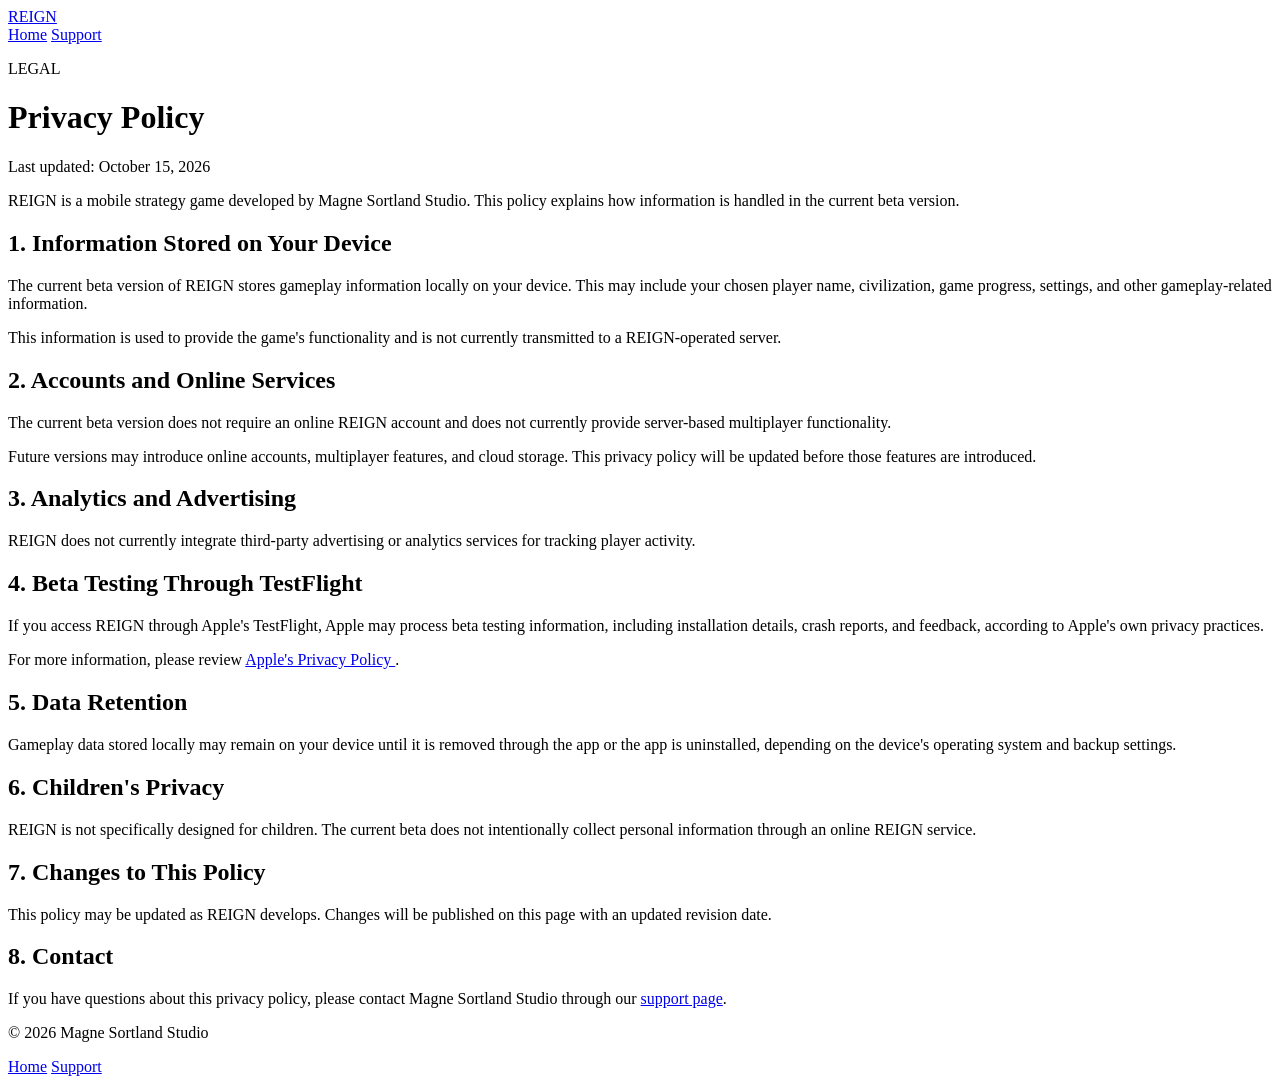
==== privacy.html @ 6775b769 "Create privacy.html" ====
<!DOCTYPE html>
<html lang="en">
<head>
  <meta charset="UTF-8">
  <meta name="viewport" content="width=device-width, initial-scale=1.0">
  <meta name="theme-color" content="#080f15">
  <title>Privacy Policy — REIGN</title>
  <link rel="stylesheet" href="style.css">
</head>
<body>

  <header class="site-header">
    <a class="brand" href="index.html">REIGN</a>
    <nav>
      <a href="index.html">Home</a>
      <a href="support.html">Support</a>
    </nav>
  </header>

  <main class="content-page">

    <p class="eyebrow">LEGAL</p>
    <h1>Privacy Policy</h1>
    <p class="updated">Last updated: October 15, 2026</p>

    <p>
      REIGN is a mobile strategy game developed by
      Magne Sortland Studio. This policy explains
      how information is handled in the current beta version.
    </p>

    <h2>1. Information Stored on Your Device</h2>
    <p>
      The current beta version of REIGN stores gameplay
      information locally on your device. This may include
      your chosen player name, civilization, game progress,
      settings, and other gameplay-related information.
    </p>
    <p>
      This information is used to provide the game's
      functionality and is not currently transmitted
      to a REIGN-operated server.
    </p>

    <h2>2. Accounts and Online Services</h2>
    <p>
      The current beta version does not require an online
      REIGN account and does not currently provide
      server-based multiplayer functionality.
    </p>
    <p>
      Future versions may introduce online accounts,
      multiplayer features, and cloud storage.
      This privacy policy will be updated before those
      features are introduced.
    </p>

    <h2>3. Analytics and Advertising</h2>
    <p>
      REIGN does not currently integrate third-party
      advertising or analytics services for tracking
      player activity.
    </p>

    <h2>4. Beta Testing Through TestFlight</h2>
    <p>
      If you access REIGN through Apple's TestFlight,
      Apple may process beta testing information,
      including installation details, crash reports,
      and feedback, according to Apple's own
      privacy practices.
    </p>
    <p>
      For more information, please review
      <a href="https://www.apple.com/legal/privacy/"
         target="_blank" rel="noopener noreferrer">
        Apple's Privacy Policy
      </a>.
    </p>

    <h2>5. Data Retention</h2>
    <p>
      Gameplay data stored locally may remain on your
      device until it is removed through the app or
      the app is uninstalled, depending on the device's
      operating system and backup settings.
    </p>

    <h2>6. Children's Privacy</h2>
    <p>
      REIGN is not specifically designed for children.
      The current beta does not intentionally collect
      personal information through an online REIGN service.
    </p>

    <h2>7. Changes to This Policy</h2>
    <p>
      This policy may be updated as REIGN develops.
      Changes will be published on this page with
      an updated revision date.
    </p>

    <h2>8. Contact</h2>
    <p>
      If you have questions about this privacy policy,
      please contact Magne Sortland Studio through
      our <a href="support.html">support page</a>.
    </p>

  </main>

  <footer>
    <p>© 2026 Magne Sortland Studio</p>
    <div class="footer-links">
      <a href="index.html">Home</a>
      <a href="support.html">Support</a>
    </div>
  </footer>

</body>
</html>
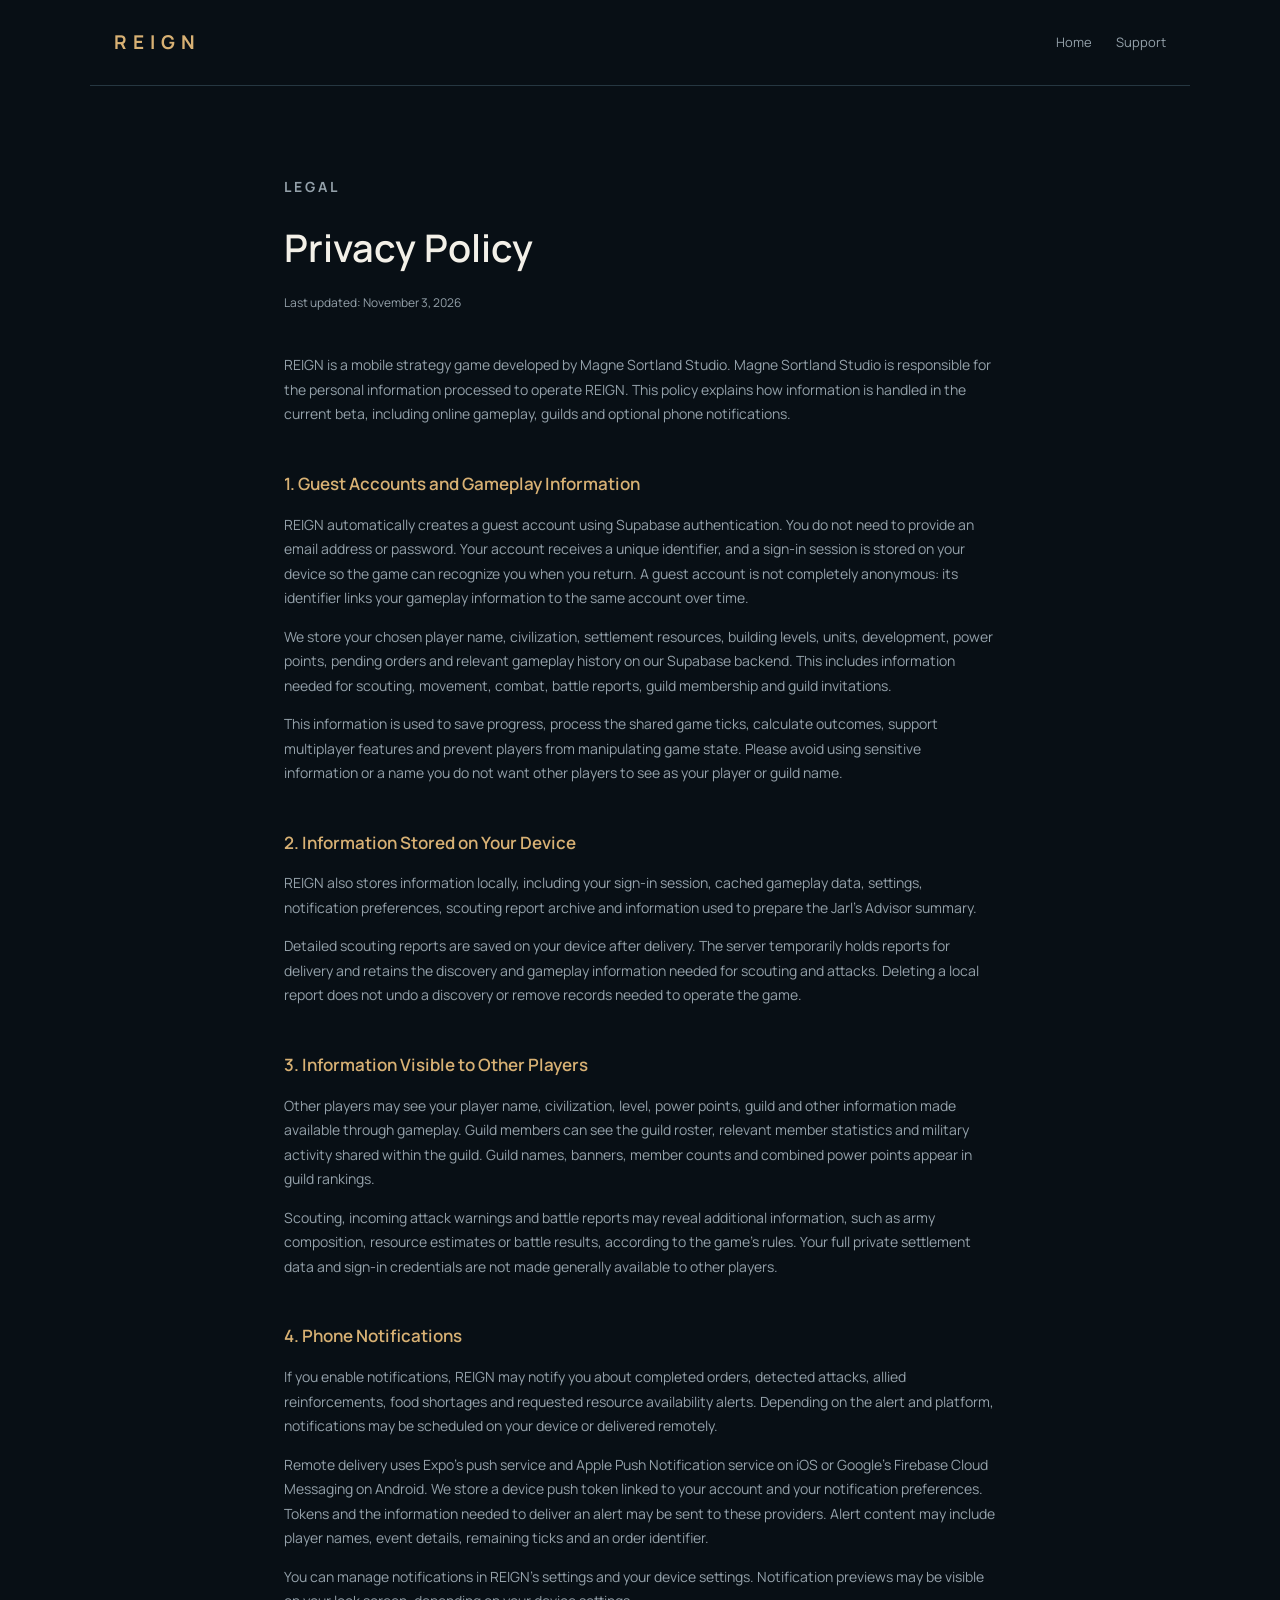
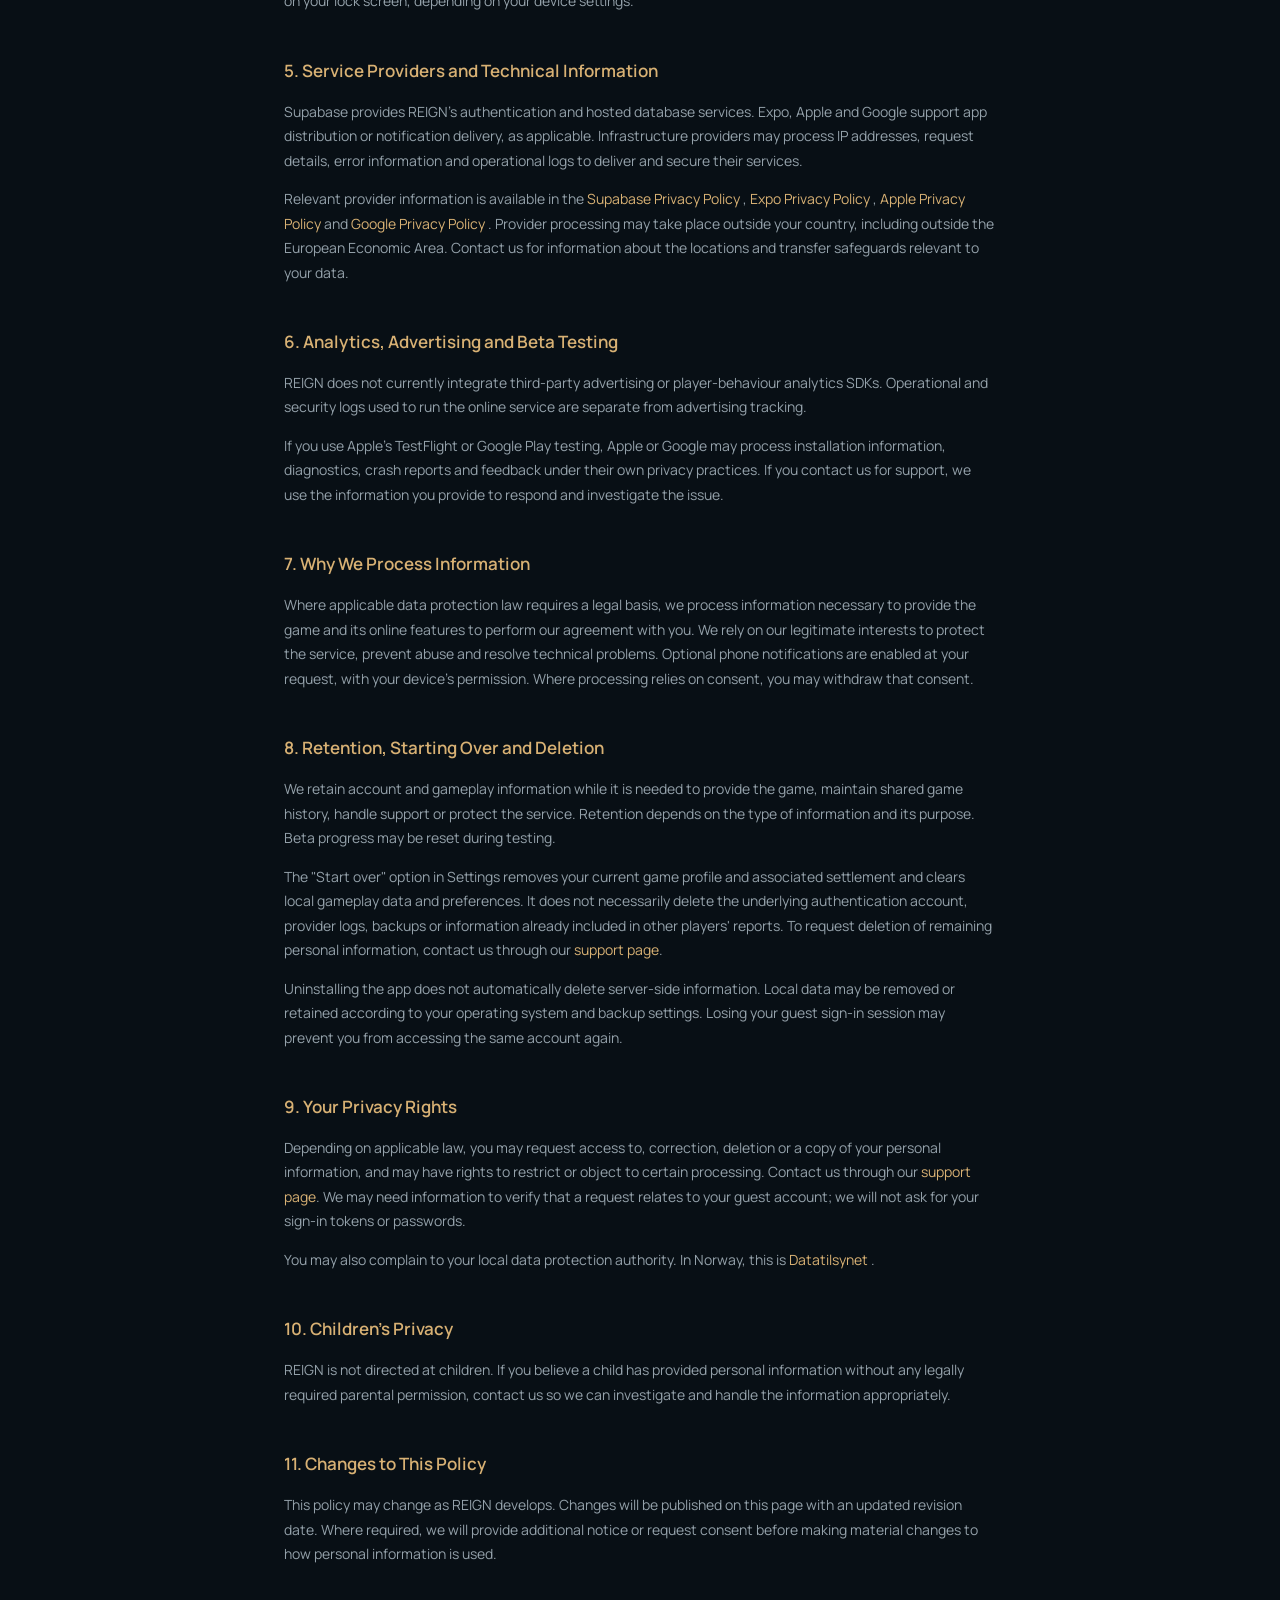
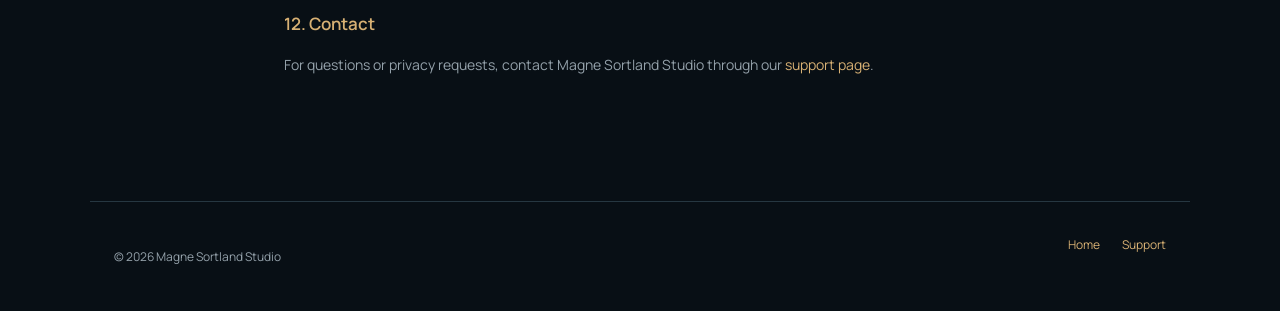
==== commit 3ea5829d: "Update privacy.html" ====
--- a/privacy.html
+++ b/privacy.html
@@ -1,4 +1,3 @@
-
 <!DOCTYPE html>
 <html lang="en">
 <head>
@@ -12,7 +11,7 @@
 
   <header class="site-header">
     <a class="brand" href="index.html">REIGN</a>
-    <nav>
+    <nav aria-label="Main navigation">
       <a href="index.html">Home</a>
       <a href="support.html">Support</a>
     </nav>
@@ -22,89 +21,203 @@
 
     <p class="eyebrow">LEGAL</p>
     <h1>Privacy Policy</h1>
-    <p class="updated">Last updated: October 15, 2026</p>
-
-    <p>
-      REIGN is a mobile strategy game developed by
-      Magne Sortland Studio. This policy explains
-      how information is handled in the current beta version.
-    </p>
-
-    <h2>1. Information Stored on Your Device</h2>
-    <p>
-      The current beta version of REIGN stores gameplay
-      information locally on your device. This may include
-      your chosen player name, civilization, game progress,
-      settings, and other gameplay-related information.
-    </p>
-    <p>
-      This information is used to provide the game's
-      functionality and is not currently transmitted
-      to a REIGN-operated server.
-    </p>
-
-    <h2>2. Accounts and Online Services</h2>
-    <p>
-      The current beta version does not require an online
-      REIGN account and does not currently provide
-      server-based multiplayer functionality.
-    </p>
-    <p>
-      Future versions may introduce online accounts,
-      multiplayer features, and cloud storage.
-      This privacy policy will be updated before those
-      features are introduced.
-    </p>
-
-    <h2>3. Analytics and Advertising</h2>
-    <p>
-      REIGN does not currently integrate third-party
-      advertising or analytics services for tracking
-      player activity.
-    </p>
-
-    <h2>4. Beta Testing Through TestFlight</h2>
-    <p>
-      If you access REIGN through Apple's TestFlight,
-      Apple may process beta testing information,
-      including installation details, crash reports,
-      and feedback, according to Apple's own
-      privacy practices.
-    </p>
-    <p>
-      For more information, please review
+    <p class="updated">Last updated: November 3, 2026</p>
+
+    <p>
+      REIGN is a mobile strategy game developed by Magne Sortland Studio.
+      Magne Sortland Studio is responsible for the personal information
+      processed to operate REIGN. This policy explains how information is
+      handled in the current beta, including online gameplay, guilds and
+      optional phone notifications.
+    </p>
+
+    <h2>1. Guest Accounts and Gameplay Information</h2>
+    <p>
+      REIGN automatically creates a guest account using Supabase authentication.
+      You do not need to provide an email address or password. Your account
+      receives a unique identifier, and a sign-in session is stored on your
+      device so the game can recognize you when you return.
+      A guest account is not completely anonymous: its identifier links your
+      gameplay information to the same account over time.
+    </p>
+    <p>
+      We store your chosen player name, civilization, settlement resources,
+      building levels, units, development, power points, pending orders and
+      relevant gameplay history on our Supabase backend. This includes
+      information needed for scouting, movement, combat, battle reports,
+      guild membership and guild invitations.
+    </p>
+    <p>
+      This information is used to save progress, process the shared game ticks,
+      calculate outcomes, support multiplayer features and prevent players
+      from manipulating game state. Please avoid using sensitive information
+      or a name you do not want other players to see as your player or guild name.
+    </p>
+
+    <h2>2. Information Stored on Your Device</h2>
+    <p>
+      REIGN also stores information locally, including your sign-in session,
+      cached gameplay data, settings, notification preferences, scouting report
+      archive and information used to prepare the Jarl's Advisor summary.
+    </p>
+    <p>
+      Detailed scouting reports are saved on your device after delivery.
+      The server temporarily holds reports for delivery and retains the
+      discovery and gameplay information needed for scouting and attacks.
+      Deleting a local report does not undo a discovery or remove records
+      needed to operate the game.
+    </p>
+
+    <h2>3. Information Visible to Other Players</h2>
+    <p>
+      Other players may see your player name, civilization, level, power points,
+      guild and other information made available through gameplay. Guild members
+      can see the guild roster, relevant member statistics and military activity
+      shared within the guild. Guild names, banners, member counts and combined
+      power points appear in guild rankings.
+    </p>
+    <p>
+      Scouting, incoming attack warnings and battle reports may reveal additional
+      information, such as army composition, resource estimates or battle results,
+      according to the game's rules. Your full private settlement data and
+      sign-in credentials are not made generally available to other players.
+    </p>
+
+    <h2>4. Phone Notifications</h2>
+    <p>
+      If you enable notifications, REIGN may notify you about completed orders,
+      detected attacks, allied reinforcements, food shortages and requested
+      resource availability alerts. Depending on the alert and platform,
+      notifications may be scheduled on your device or delivered remotely.
+    </p>
+    <p>
+      Remote delivery uses Expo's push service and Apple Push Notification
+      service on iOS or Google's Firebase Cloud Messaging on Android.
+      We store a device push token linked to your account and your notification
+      preferences. Tokens and the information needed to deliver an alert may be
+      sent to these providers. Alert content may include player names, event
+      details, remaining ticks and an order identifier.
+    </p>
+    <p>
+      You can manage notifications in REIGN's settings and your device settings.
+      Notification previews may be visible on your lock screen, depending on
+      your device settings.
+    </p>
+
+    <h2>5. Service Providers and Technical Information</h2>
+    <p>
+      Supabase provides REIGN's authentication and hosted database services.
+      Expo, Apple and Google support app distribution or notification delivery,
+      as applicable. Infrastructure providers may process IP addresses, request
+      details, error information and operational logs to deliver and secure
+      their services.
+    </p>
+    <p>
+      Relevant provider information is available in the
+      <a href="https://supabase.com/privacy"
+         target="_blank" rel="noopener noreferrer">
+        Supabase Privacy Policy
+      </a>,
+      <a href="https://expo.dev/privacy"
+         target="_blank" rel="noopener noreferrer">
+        Expo Privacy Policy
+      </a>,
       <a href="https://www.apple.com/legal/privacy/"
          target="_blank" rel="noopener noreferrer">
-        Apple's Privacy Policy
+        Apple Privacy Policy
+      </a>
+      and
+      <a href="https://policies.google.com/privacy"
+         target="_blank" rel="noopener noreferrer">
+        Google Privacy Policy
       </a>.
-    </p>
-
-    <h2>5. Data Retention</h2>
-    <p>
-      Gameplay data stored locally may remain on your
-      device until it is removed through the app or
-      the app is uninstalled, depending on the device's
-      operating system and backup settings.
-    </p>
-
-    <h2>6. Children's Privacy</h2>
-    <p>
-      REIGN is not specifically designed for children.
-      The current beta does not intentionally collect
-      personal information through an online REIGN service.
-    </p>
-
-    <h2>7. Changes to This Policy</h2>
-    <p>
-      This policy may be updated as REIGN develops.
-      Changes will be published on this page with
-      an updated revision date.
-    </p>
-
-    <h2>8. Contact</h2>
-    <p>
-      If you have questions about this privacy policy,
-      please contact Magne Sortland Studio through
+      Provider processing may take place outside your country, including outside
+      the European Economic Area. Contact us for information about the locations
+      and transfer safeguards relevant to your data.
+    </p>
+
+    <h2>6. Analytics, Advertising and Beta Testing</h2>
+    <p>
+      REIGN does not currently integrate third-party advertising or
+      player-behaviour analytics SDKs. Operational and security logs used to
+      run the online service are separate from advertising tracking.
+    </p>
+    <p>
+      If you use Apple's TestFlight or Google Play testing, Apple or Google may
+      process installation information, diagnostics, crash reports and feedback
+      under their own privacy practices. If you contact us for support, we use
+      the information you provide to respond and investigate the issue.
+    </p>
+
+    <h2>7. Why We Process Information</h2>
+    <p>
+      Where applicable data protection law requires a legal basis, we process
+      information necessary to provide the game and its online features to
+      perform our agreement with you. We rely on our legitimate interests to
+      protect the service, prevent abuse and resolve technical problems.
+      Optional phone notifications are enabled at your request, with your
+      device's permission. Where processing relies on consent, you may
+      withdraw that consent.
+    </p>
+
+    <h2>8. Retention, Starting Over and Deletion</h2>
+    <p>
+      We retain account and gameplay information while it is needed to provide
+      the game, maintain shared game history, handle support or protect the
+      service. Retention depends on the type of information and its purpose.
+      Beta progress may be reset during testing.
+    </p>
+    <p>
+      The "Start over" option in Settings removes your current game profile
+      and associated settlement and clears local gameplay data and preferences.
+      It does not necessarily delete the underlying authentication account,
+      provider logs, backups or information already included in other players'
+      reports. To request deletion of remaining personal information, contact
+      us through our <a href="support.html">support page</a>.
+    </p>
+    <p>
+      Uninstalling the app does not automatically delete server-side information.
+      Local data may be removed or retained according to your operating system
+      and backup settings. Losing your guest sign-in session may prevent you
+      from accessing the same account again.
+    </p>
+
+    <h2>9. Your Privacy Rights</h2>
+    <p>
+      Depending on applicable law, you may request access to, correction,
+      deletion or a copy of your personal information, and may have rights to
+      restrict or object to certain processing. Contact us through our
+      <a href="support.html">support page</a>. We may need information to verify
+      that a request relates to your guest account; we will not ask for your
+      sign-in tokens or passwords.
+    </p>
+    <p>
+      You may also complain to your local data protection authority.
+      In Norway, this is
+      <a href="https://www.datatilsynet.no/"
+         target="_blank" rel="noopener noreferrer">
+        Datatilsynet
+      </a>.
+    </p>
+
+    <h2>10. Children's Privacy</h2>
+    <p>
+      REIGN is not directed at children. If you believe a child has provided
+      personal information without any legally required parental permission,
+      contact us so we can investigate and handle the information appropriately.
+    </p>
+
+    <h2>11. Changes to This Policy</h2>
+    <p>
+      This policy may change as REIGN develops. Changes will be published on this
+      page with an updated revision date. Where required, we will provide
+      additional notice or request consent before making material changes
+      to how personal information is used.
+    </p>
+
+    <h2>12. Contact</h2>
+    <p>
+      For questions or privacy requests, contact Magne Sortland Studio through
       our <a href="support.html">support page</a>.
     </p>
 
--- a/style.css
+++ b/style.css
@@ -0,0 +1,263 @@
+
+@import url('https://fonts.googleapis.com/css2?family=Manrope:wght@400;500;600;700;800&display=swap');
+
+:root {
+  --bg: #080f15;
+  --surface: #101b23;
+  --gold: #d8b174;
+  --text: #f3f0e8;
+  --muted: #94a1aa;
+  --border: #263741;
+}
+
+* {
+  box-sizing: border-box;
+}
+
+body {
+  margin: 0;
+  background: var(--bg);
+  color: var(--text);
+  font-family: 'Manrope', Arial, sans-serif;
+  line-height: 1.75;
+}
+
+a {
+  color: var(--gold);
+  text-decoration: none;
+}
+
+a:hover {
+  opacity: 0.8;
+}
+
+.site-header {
+  max-width: 1100px;
+  margin: auto;
+  padding: 26px 24px;
+  display: flex;
+  justify-content: space-between;
+  align-items: center;
+  border-bottom: 1px solid var(--border);
+}
+
+.brand {
+  color: var(--gold);
+  font-size: 19px;
+  font-weight: 700;
+  letter-spacing: 6px;
+}
+
+nav {
+  display: flex;
+  gap: 24px;
+}
+
+nav a {
+  color: var(--muted);
+  font-size: 13px;
+}
+
+.hero {
+  max-width: 700px;
+  margin: 0 auto;
+  padding: 105px 24px 85px;
+  text-align: center;
+}
+
+.crest {
+  font-size: 56px;
+  color: var(--gold);
+  margin-bottom: 28px;
+}
+
+.eyebrow {
+  font-size: 11px;
+  letter-spacing: 3px;
+  color: var(--gold);
+  font-weight: 700;
+}
+
+.hero h1 {
+  font-size: clamp(48px, 9vw, 78px);
+  font-weight: 600;
+  letter-spacing: 12px;
+  margin: 10px 0 0;
+  color: var(--gold);
+}
+
+.tagline {
+  font-size: 12px;
+  letter-spacing: 4px;
+  color: var(--gold);
+}
+
+.gold-line {
+  width: 45px;
+  height: 1px;
+  background: var(--gold);
+  margin: 35px auto;
+}
+
+.hero h2 {
+  font-size: 25px;
+  font-weight: 600;
+  margin-bottom: 16px;
+}
+
+.description {
+  color: var(--muted);
+  max-width: 520px;
+  margin: auto;
+  font-size: 15px;
+}
+
+.status {
+  display: inline-block;
+  margin-top: 42px;
+  padding: 10px 20px;
+  border: 1px solid var(--border);
+  border-radius: 5px;
+  color: var(--gold);
+  font-size: 10px;
+  letter-spacing: 2px;
+}
+
+.features {
+  max-width: 1100px;
+  margin: 0 auto 110px;
+  padding: 0 24px;
+  display: grid;
+  grid-template-columns: repeat(3, 1fr);
+  gap: 20px;
+}
+
+.feature {
+  padding: 34px 26px;
+  background: var(--surface);
+  border: 1px solid var(--border);
+  border-radius: 8px;
+}
+
+.feature-symbol {
+  color: var(--gold);
+  font-size: 26px;
+}
+
+.feature h3 {
+  font-size: 13px;
+  letter-spacing: 3px;
+  color: var(--gold);
+}
+
+.feature p {
+  font-size: 13px;
+  color: var(--muted);
+}
+
+.content-page {
+  max-width: 760px;
+  margin: 0 auto;
+  padding: 75px 24px 110px;
+}
+
+.content-page h1 {
+  font-size: 38px;
+  font-weight: 600;
+  margin: 0 0 12px;
+}
+
+.content-page h2 {
+  color: var(--gold);
+  font-size: 17px;
+  font-weight: 600;
+  margin-top: 42px;
+}
+
+.content-page p {
+  color: var(--muted);
+  font-size: 14px;
+}
+
+.updated {
+  font-size: 12px !important;
+  margin-bottom: 40px;
+}
+
+.support-page {
+  min-height: 75vh;
+}
+
+.support-card {
+  background: var(--surface);
+  border: 1px solid var(--border);
+  padding: 28px;
+  border-radius: 8px;
+  margin-top: 30px;
+}
+
+.support-card h2 {
+  margin-top: 0;
+}
+
+.email-link {
+  display: inline-block;
+  font-size: 16px;
+  margin: 12px 0;
+  overflow-wrap: anywhere;
+}
+
+.small-note {
+  font-size: 12px !important;
+}
+
+footer {
+  border-top: 1px solid var(--border);
+  padding: 32px 24px;
+  max-width: 1100px;
+  margin: auto;
+  display: flex;
+  justify-content: space-between;
+  gap: 20px;
+  color: var(--muted);
+  font-size: 12px;
+}
+
+.footer-links {
+  display: flex;
+  gap: 22px;
+}
+
+@media (max-width: 650px) {
+  .site-header {
+    padding: 20px;
+  }
+
+  .brand {
+    font-size: 15px;
+    letter-spacing: 4px;
+  }
+
+  nav {
+    gap: 14px;
+  }
+
+  .hero {
+    padding-top: 75px;
+  }
+
+  .features {
+    grid-template-columns: 1fr;
+    margin-bottom: 65px;
+  }
+
+  .content-page {
+    padding-top: 50px;
+  }
+
+  footer {
+    flex-direction: column;
+    align-items: center;
+    text-align: center;
+  }
+}
